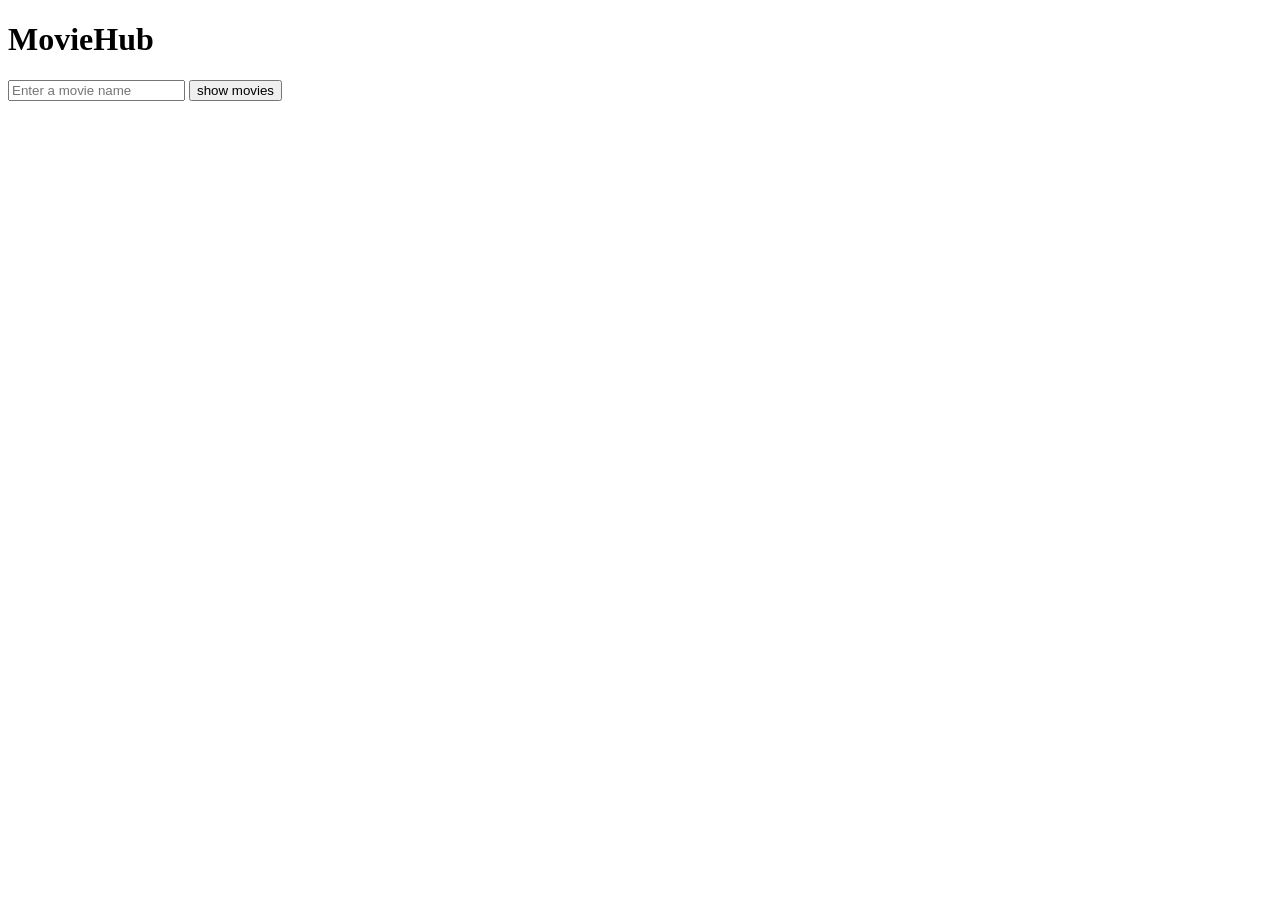
==== index.html @ e1045c26 "first part done" ====
<!DOCTYPE html>
<html lang="en">
<head>
    <meta charset="UTF-8">
    <meta name="viewport" content="width=device-width, initial-scale=1.0">
    <title>MovieHub</title>
</head>
<body>
    <h1>MovieHub</h1>

    <form action="" id="form">
        <input type="text" id="input" placeholder="Enter a movie name">
        <button>show movies</button>
    </form>

    <div id="movieList">
        <!-- <div>
            <img src="" alt="">
        </div>
        <div>
            <p>Title : </p>
        </div>
        <div>
            <p>Year :</p>
        </div> -->
    </div>

    <script src="script.js"></script>
</body>
</html>
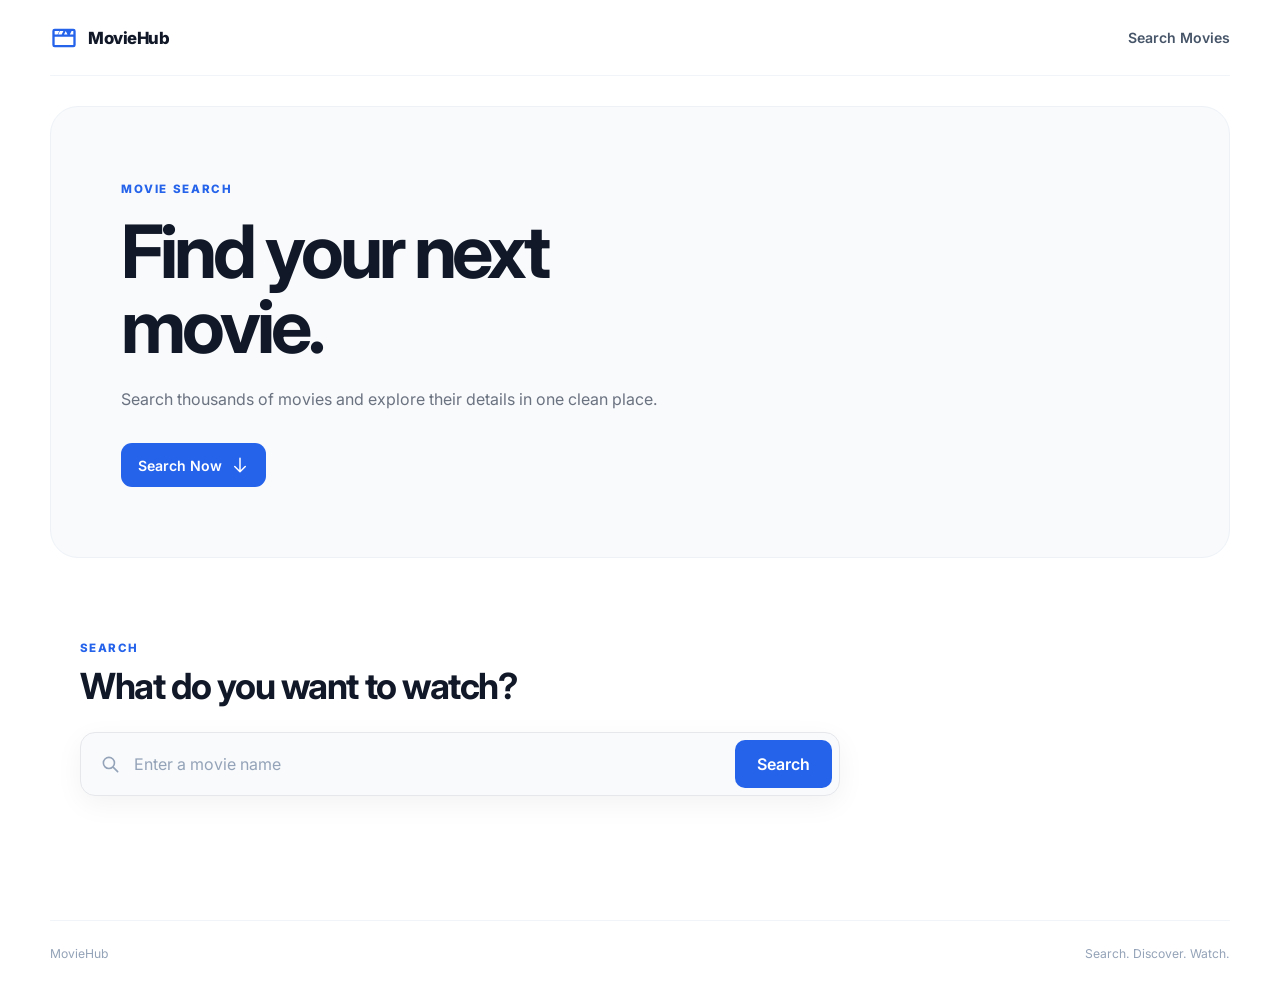
==== commit d2b24de7: "css added" ====
--- a/index.html
+++ b/index.html
@@ -1,4 +1,4 @@
-<!DOCTYPE html>
+<!-- <!DOCTYPE html>
 <html lang="en">
 <head>
     <meta charset="UTF-8">
@@ -14,17 +14,192 @@
     </form>
 
     <div id="movieList">
-        <!-- <div>
-            <img src="" alt="">
-        </div>
-        <div>
-            <p>Title : </p>
-        </div>
-        <div>
-            <p>Year :</p>
-        </div> -->
+       
     </div>
 
     <script src="script.js"></script>
 </body>
+</html> -->
+
+<!DOCTYPE html>
+<html lang="en">
+<head>
+    <meta charset="UTF-8">
+    <meta name="viewport" content="width=device-width, initial-scale=1.0">
+
+    <title>MovieHub</title>
+
+    <link rel="stylesheet" href="style.css">
+</head>
+
+<body class="home-page">
+
+    <!-- ================= HEADER ================= -->
+
+    <header class="site-header">
+
+        <a href="index.html" class="brand" aria-label="MovieHub home">
+
+            <svg
+                class="brand-icon"
+                fill="currentColor"
+                viewBox="0 0 24 24"
+                aria-hidden="true"
+            >
+                <path d="M4 4h16a2 2 0 012 2v12a2 2 0 01-2 2H4a2 2 0 01-2-2V6a2 2 0 012-2zm0 2v3h2.5l1.5-3H4zm4.5 0l-1.5 3h3l1.5-3H8.5zm5 0l-1.5 3h3l-1.5-3h-3zm5 0l-1.5 3H20V6h-1.5zM4 11v7h16v-7H4z"/>
+            </svg>
+
+            <span>MovieHub</span>
+
+        </a>
+
+
+        <a href="#form" class="header-search-link">
+            Search Movies
+        </a>
+
+    </header>
+
+
+    <!-- ================= MAIN ================= -->
+
+    <main>
+
+        <!-- ================= HERO ================= -->
+
+        <section class="hero">
+
+            <div class="hero-content">
+
+                <span class="eyebrow">
+                    MOVIE SEARCH
+                </span>
+
+                <h1>
+                    Find your next movie.
+                </h1>
+
+                <p>
+                    Search thousands of movies and explore their details
+                    in one clean place.
+                </p>
+
+                <a href="#form" class="hero-cta">
+
+                    Search Now
+
+                    <svg
+                        fill="none"
+                        stroke="currentColor"
+                        stroke-width="2"
+                        viewBox="0 0 24 24"
+                        aria-hidden="true"
+                    >
+                        <path
+                            stroke-linecap="round"
+                            stroke-linejoin="round"
+                            d="M19 14l-7 7m0 0l-7-7m7 7V3"
+                        />
+                    </svg>
+
+                </a>
+
+            </div>
+
+        </section>
+
+
+        <!-- ================= SEARCH SECTION ================= -->
+
+        <section class="search-section" aria-label="Movie search">
+
+            <div class="section-heading">
+
+                <span>
+                    Search
+                </span>
+
+                <h2>
+                    What do you want to watch?
+                </h2>
+
+            </div>
+
+
+            <!-- IMPORTANT:
+                 id="form" SAME hai
+                 JS ko touch nahi kiya
+            -->
+
+            <form action="" id="form">
+
+                <div class="search-input-wrap">
+
+                    <svg
+                        fill="none"
+                        stroke="currentColor"
+                        stroke-width="2"
+                        viewBox="0 0 24 24"
+                        aria-hidden="true"
+                    >
+                        <path
+                            stroke-linecap="round"
+                            stroke-linejoin="round"
+                            d="M21 21l-6-6m2-5a7 7 0 11-14 0 7 7 0 0114 0z"
+                        />
+                    </svg>
+
+                    <!-- IMPORTANT:
+                         id="input" SAME hai
+                    -->
+
+                    <input
+                        type="text"
+                        id="input"
+                        placeholder="Enter a movie name"
+                        autocomplete="off"
+                    >
+
+                </div>
+
+
+                <button type="submit">
+                    Search
+                </button>
+
+            </form>
+
+
+            <!-- IMPORTANT:
+                 id="movieList" SAME hai
+                 JS isi ke andar movie cards banayega
+            -->
+
+            <div id="movieList"></div>
+
+        </section>
+
+    </main>
+
+
+    <!-- ================= FOOTER ================= -->
+
+    <footer class="site-footer">
+
+        <span>
+            MovieHub
+        </span>
+
+        <span>
+            Search. Discover. Watch.
+        </span>
+
+    </footer>
+
+
+    <!-- ================= EXISTING JS ================= -->
+
+    <script src="script.js"></script>
+
+</body>
 </html>
--- a/style.css
+++ b/style.css
@@ -0,0 +1,1081 @@
+/* =========================================================
+   MOVIEHUB
+   MAIN UI STYLES
+   ========================================================= */
+
+
+/* =========================================================
+   1. GLOBAL
+   ========================================================= */
+
+@import url('https://fonts.googleapis.com/css2?family=Inter:wght@400;500;600;700;800&display=swap');
+
+
+:root {
+
+    --blue: #2563eb;
+
+    --blue-dark: #1d4ed8;
+
+    --blue-soft: #eff6ff;
+
+    --text: #111827;
+
+    --muted: #6b7280;
+
+    --border: #e5e7eb;
+
+}
+
+
+* {
+    box-sizing: border-box;
+}
+
+
+html {
+    scroll-behavior: smooth;
+}
+
+
+body {
+
+    margin: 0;
+
+    min-height: 100vh;
+
+    color: var(--text);
+
+    background: #ffffff;
+
+    font-family:
+        "Inter",
+        system-ui,
+        -apple-system,
+        BlinkMacSystemFont,
+        "Segoe UI",
+        sans-serif;
+
+}
+
+
+a {
+
+    color: inherit;
+
+    text-decoration: none;
+
+}
+
+
+button,
+input {
+
+    font: inherit;
+
+}
+
+
+/* =========================================================
+   2. HEADER
+   ========================================================= */
+
+.site-header {
+
+    width: min(1180px, calc(100% - 40px));
+
+    height: 76px;
+
+    margin: auto;
+
+    display: flex;
+
+    align-items: center;
+
+    justify-content: space-between;
+
+    border-bottom: 1px solid #f1f5f9;
+
+}
+
+
+.brand {
+
+    display: inline-flex;
+
+    align-items: center;
+
+    gap: 10px;
+
+    color: var(--text);
+
+    font-size: 1.05rem;
+
+    font-weight: 800;
+
+    letter-spacing: -0.025em;
+
+}
+
+
+.brand-icon {
+
+    width: 28px;
+
+    height: 28px;
+
+    color: var(--blue);
+
+}
+
+
+.header-search-link {
+
+    color: #475569;
+
+    font-size: 0.88rem;
+
+    font-weight: 600;
+
+}
+
+
+.header-search-link:hover {
+
+    color: var(--blue);
+
+}
+
+
+/* =========================================================
+   3. HERO
+   ========================================================= */
+
+.hero {
+
+    width: min(1180px, calc(100% - 40px));
+
+    min-height: 420px;
+
+    margin: 30px auto 0;
+
+    display: flex;
+
+    align-items: center;
+
+    border-radius: 28px;
+
+    background: #f8fafc;
+
+    border: 1px solid #eef2f7;
+
+}
+
+
+.hero-content {
+
+    max-width: 680px;
+
+    padding: 70px;
+
+}
+
+
+.eyebrow {
+
+    display: inline-block;
+
+    margin-bottom: 18px;
+
+    color: var(--blue);
+
+    font-size: 0.72rem;
+
+    font-weight: 800;
+
+    letter-spacing: 0.14em;
+
+}
+
+
+.hero h1 {
+
+    margin: 0;
+
+    font-size: clamp(2.5rem, 6vw, 4.6rem);
+
+    line-height: 1.02;
+
+    letter-spacing: -0.055em;
+
+}
+
+
+.hero p {
+
+    max-width: 570px;
+
+    margin: 22px 0 30px;
+
+    color: var(--muted);
+
+    font-size: 1rem;
+
+    line-height: 1.7;
+
+}
+
+
+.hero-cta {
+
+    display: inline-flex;
+
+    align-items: center;
+
+    gap: 9px;
+
+    padding: 13px 17px;
+
+    border-radius: 11px;
+
+    background: var(--blue);
+
+    color: #fff;
+
+    font-size: 0.88rem;
+
+    font-weight: 600;
+
+    transition: background 160ms ease;
+
+}
+
+
+.hero-cta:hover {
+
+    background: var(--blue-dark);
+
+}
+
+
+.hero-cta svg {
+
+    width: 18px;
+
+    height: 18px;
+
+}
+
+
+/* =========================================================
+   4. SEARCH SECTION
+   ========================================================= */
+
+.search-section {
+
+    width: min(1120px, calc(100% - 40px));
+
+    margin: 78px auto 90px;
+
+}
+
+
+.section-heading {
+
+    margin-bottom: 24px;
+
+}
+
+
+.section-heading span {
+
+    color: var(--blue);
+
+    font-size: 0.72rem;
+
+    font-weight: 800;
+
+    letter-spacing: 0.12em;
+
+    text-transform: uppercase;
+
+}
+
+
+.section-heading h2 {
+
+    margin: 8px 0 0;
+
+    font-size: clamp(1.65rem, 4vw, 2.25rem);
+
+    letter-spacing: -0.04em;
+
+}
+
+
+/* =========================================================
+   5. SEARCH FORM
+   ========================================================= */
+
+#form {
+
+    width: min(760px, 100%);
+
+    display: flex;
+
+    gap: 10px;
+
+    padding: 7px;
+
+    border: 1px solid var(--border);
+
+    border-radius: 15px;
+
+    background: #f8fafc;
+
+    box-shadow:
+        0 8px 28px rgba(15, 23, 42, 0.05);
+
+}
+
+
+.search-input-wrap {
+
+    min-width: 0;
+
+    flex: 1;
+
+    display: flex;
+
+    align-items: center;
+
+}
+
+
+.search-input-wrap svg {
+
+    width: 19px;
+
+    height: 19px;
+
+    flex: 0 0 auto;
+
+    margin-left: 13px;
+
+    color: #94a3b8;
+
+}
+
+
+#input {
+
+    width: 100%;
+
+    height: 48px;
+
+    min-width: 0;
+
+    padding: 0 14px;
+
+    border: 0;
+
+    outline: 0;
+
+    background: transparent;
+
+    color: var(--text);
+
+}
+
+
+#input::placeholder {
+
+    color: #94a3b8;
+
+}
+
+
+#input:focus {
+
+    outline:
+        2px solid rgba(37, 99, 235, 0.12);
+
+    border-radius: 9px;
+
+}
+
+
+#form button {
+
+    min-height: 48px;
+
+    padding: 0 22px;
+
+    border: 0;
+
+    border-radius: 10px;
+
+    background: var(--blue);
+
+    color: #fff;
+
+    font-weight: 600;
+
+    cursor: pointer;
+
+    transition:
+        background 160ms ease;
+
+}
+
+
+#form button:hover {
+
+    background: var(--blue-dark);
+
+}
+
+
+/* =========================================================
+   6. MOVIE GRID
+   ========================================================= */
+
+#movieList {
+
+    margin-top: 34px;
+
+    display: grid;
+
+    grid-template-columns:
+        repeat(4, minmax(0, 1fr));
+
+    gap: 22px;
+
+}
+
+
+/* =========================================================
+   7. MOVIE CARD
+   ========================================================= */
+
+.movieCard {
+
+    overflow: hidden;
+
+    min-width: 0;
+
+    border: 1px solid var(--border);
+
+    border-radius: 17px;
+
+    background: #fff;
+
+    cursor: pointer;
+
+    box-shadow:
+        0 6px 22px rgba(15, 23, 42, 0.05);
+
+    transition:
+        transform 180ms ease,
+        box-shadow 180ms ease,
+        border-color 180ms ease;
+
+}
+
+
+.movieCard:hover {
+
+    transform: translateY(-3px);
+
+    border-color: #bfdbfe;
+
+    box-shadow:
+        0 12px 30px rgba(15, 23, 42, 0.09);
+
+}
+
+
+.movieCard > div:first-child {
+
+    aspect-ratio: 2 / 3;
+
+    overflow: hidden;
+
+    background: #f1f5f9;
+
+}
+
+
+.movieCard img {
+
+    display: block;
+
+    width: 100%;
+
+    height: 100%;
+
+    object-fit: cover;
+
+}
+
+
+.movieCard > div:nth-child(2) {
+
+    padding: 15px 15px 5px;
+
+}
+
+
+.movieCard > div:nth-child(3) {
+
+    padding: 0 15px 16px;
+
+}
+
+
+.movieCard p {
+
+    margin: 0;
+
+}
+
+
+.movieCard > div:nth-child(2) p {
+
+    overflow: hidden;
+
+    color: var(--text);
+
+    font-size: 0.91rem;
+
+    font-weight: 700;
+
+    line-height: 1.45;
+
+    display: -webkit-box;
+
+    -webkit-line-clamp: 2;
+
+    -webkit-box-orient: vertical;
+
+}
+
+
+.movieCard > div:nth-child(3) p {
+
+    color: var(--muted);
+
+    font-size: 0.82rem;
+
+}
+
+
+/* =========================================================
+   8. SEARCH / ERROR MESSAGE
+   ========================================================= */
+
+#movieList > p {
+
+    grid-column: 1 / -1;
+
+    margin: 0;
+
+    padding: 46px 20px;
+
+    border: 1px solid var(--border);
+
+    border-radius: 16px;
+
+    color: var(--muted);
+
+    text-align: center;
+
+}
+
+
+/* =========================================================
+   9. FOOTER
+   ========================================================= */
+
+.site-footer {
+
+    width: min(1180px, calc(100% - 40px));
+
+    margin: 0 auto;
+
+    padding: 25px 0;
+
+    display: flex;
+
+    justify-content: space-between;
+
+    border-top: 1px solid #f1f5f9;
+
+    color: #94a3b8;
+
+    font-size: 0.76rem;
+
+}
+
+
+/* =========================================================
+   10. DETAILS PAGE
+   ========================================================= */
+
+.details-shell {
+
+    width: min(1060px, calc(100% - 40px));
+
+    margin: 34px auto 80px;
+
+}
+
+
+.back-link {
+
+    display: inline-flex;
+
+    align-items: center;
+
+    gap: 8px;
+
+    margin-bottom: 32px;
+
+    color: #475569;
+
+    font-size: 0.86rem;
+
+    font-weight: 600;
+
+}
+
+
+.back-link:hover {
+
+    color: var(--blue);
+
+}
+
+
+.back-link svg {
+
+    width: 17px;
+
+    height: 17px;
+
+}
+
+
+/* =========================================================
+   11. MOVIE DETAILS CONTENT
+   ========================================================= */
+
+#movieDetail {
+
+    display: grid;
+
+    grid-template-columns:
+        310px minmax(0, 1fr);
+
+    gap: 48px;
+
+    align-items: start;
+
+}
+
+
+#movieDetail > div:first-child {
+
+    overflow: hidden;
+
+    border: 1px solid var(--border);
+
+    border-radius: 20px;
+
+    background: #f1f5f9;
+
+    box-shadow:
+        0 12px 35px rgba(15, 23, 42, 0.08);
+
+}
+
+
+#movieDetail > div:first-child img {
+
+    display: block;
+
+    width: 100%;
+
+    aspect-ratio: 2 / 3;
+
+    object-fit: cover;
+
+}
+
+
+/* Movie title */
+
+#movieDetail > div:nth-child(2) > p:first-child {
+
+    margin: 0 0 16px;
+
+    font-size: clamp(2rem, 4vw, 3rem);
+
+    line-height: 1.05;
+
+    font-weight: 800;
+
+    letter-spacing: -0.045em;
+
+}
+
+
+/* Year / Rated / Runtime / Genre / Rating */
+
+#movieDetail > div:nth-child(2) > div:first-of-type {
+
+    display: flex;
+
+    flex-wrap: wrap;
+
+    gap: 8px;
+
+    margin-bottom: 30px;
+
+}
+
+
+#movieDetail > div:nth-child(2) > div:first-of-type p {
+
+    margin: 0;
+
+    padding: 7px 11px;
+
+    border: 1px solid #dbeafe;
+
+    border-radius: 999px;
+
+    background: var(--blue-soft);
+
+    color: #1d4ed8;
+
+    font-size: 0.8rem;
+
+    font-weight: 600;
+
+}
+
+
+/* Plot heading */
+
+#movieDetail > div:nth-child(2) > p:nth-of-type(2) {
+
+    margin: 0 0 10px;
+
+    color: var(--text);
+
+    font-size: 1rem;
+
+    font-weight: 700;
+
+}
+
+
+/* Plot */
+
+#movieDetail > div:nth-child(2) > p:nth-of-type(3) {
+
+    margin: 0 0 28px;
+
+    color: #4b5563;
+
+    font-size: 0.94rem;
+
+    line-height: 1.8;
+
+}
+
+
+/* Details blocks */
+
+#movieDetail > div:nth-child(2) > div:not(:first-of-type) {
+
+    display: grid;
+
+    gap: 12px;
+
+    margin-top: 12px;
+
+}
+
+
+#movieDetail section {
+
+    padding: 14px 15px;
+
+    border: 1px solid var(--border);
+
+    border-radius: 13px;
+
+    background: #fff;
+
+}
+
+
+#movieDetail section p {
+
+    margin: 0;
+
+}
+
+
+#movieDetail section p:first-child {
+
+    margin-bottom: 5px;
+
+    color: var(--muted);
+
+    font-size: 0.72rem;
+
+    font-weight: 700;
+
+    text-transform: uppercase;
+
+    letter-spacing: 0.06em;
+
+}
+
+
+#movieDetail section p:last-child {
+
+    color: var(--text);
+
+    font-size: 0.9rem;
+
+    line-height: 1.5;
+
+}
+
+
+/* IMDb button */
+
+#movieDetail > div:nth-child(2) > button {
+
+    margin-top: 25px;
+
+    padding: 12px 18px;
+
+    border: 0;
+
+    border-radius: 10px;
+
+    background: var(--blue);
+
+    cursor: pointer;
+
+    transition:
+        background 160ms ease;
+
+}
+
+
+#movieDetail > div:nth-child(2) > button:hover {
+
+    background: var(--blue-dark);
+
+}
+
+
+#movieDetail > div:nth-child(2) > button a {
+
+    color: #fff;
+
+    font-size: 0.88rem;
+
+    font-weight: 600;
+
+}
+
+
+/* =========================================================
+   12. TABLET
+   ========================================================= */
+
+@media (max-width: 900px) {
+
+    #movieList {
+
+        grid-template-columns:
+            repeat(3, minmax(0, 1fr));
+
+    }
+
+
+    #movieDetail {
+
+        grid-template-columns:
+            250px minmax(0, 1fr);
+
+        gap: 30px;
+
+    }
+
+}
+
+
+/* =========================================================
+   13. MOBILE
+   ========================================================= */
+
+@media (max-width: 680px) {
+
+    .site-header {
+
+        width: min(100% - 28px, 1180px);
+
+        height: 68px;
+
+    }
+
+
+    .header-search-link {
+
+        display: none;
+
+    }
+
+
+    .hero {
+
+        width: calc(100% - 28px);
+
+        min-height: 390px;
+
+        margin-top: 14px;
+
+        border-radius: 22px;
+
+    }
+
+
+    .hero-content {
+
+        padding: 40px 26px;
+
+    }
+
+
+    .search-section {
+
+        width: calc(100% - 28px);
+
+        margin-top: 55px;
+
+    }
+
+
+    #form {
+
+        flex-direction: column;
+
+    }
+
+
+    #form button {
+
+        width: 100%;
+
+    }
+
+
+    #movieList {
+
+        grid-template-columns:
+            repeat(2, minmax(0, 1fr));
+
+        gap: 14px;
+
+    }
+
+
+    .movieCard {
+
+        border-radius: 14px;
+
+    }
+
+
+    .movieCard > div:nth-child(2) {
+
+        padding: 12px 12px 5px;
+
+    }
+
+
+    .movieCard > div:nth-child(3) {
+
+        padding: 0 12px 13px;
+
+    }
+
+
+    .site-footer {
+
+        width: calc(100% - 28px);
+
+        gap: 12px;
+
+        flex-direction: column;
+
+    }
+
+
+    .details-shell {
+
+        width: calc(100% - 28px);
+
+        margin-top: 25px;
+
+    }
+
+
+    #movieDetail {
+
+        grid-template-columns: 1fr;
+
+        gap: 28px;
+
+    }
+
+
+    #movieDetail > div:first-child {
+
+        width: min(280px, 100%);
+
+        margin: auto;
+
+    }
+
+}
+
+
+/* =========================================================
+   14. SMALL MOBILE
+   ========================================================= */
+
+@media (max-width: 390px) {
+
+    #movieList {
+
+        grid-template-columns: 1fr;
+
+    }
+
+
+    .hero h1 {
+
+        font-size: 2.35rem;
+
+    }
+
+}
